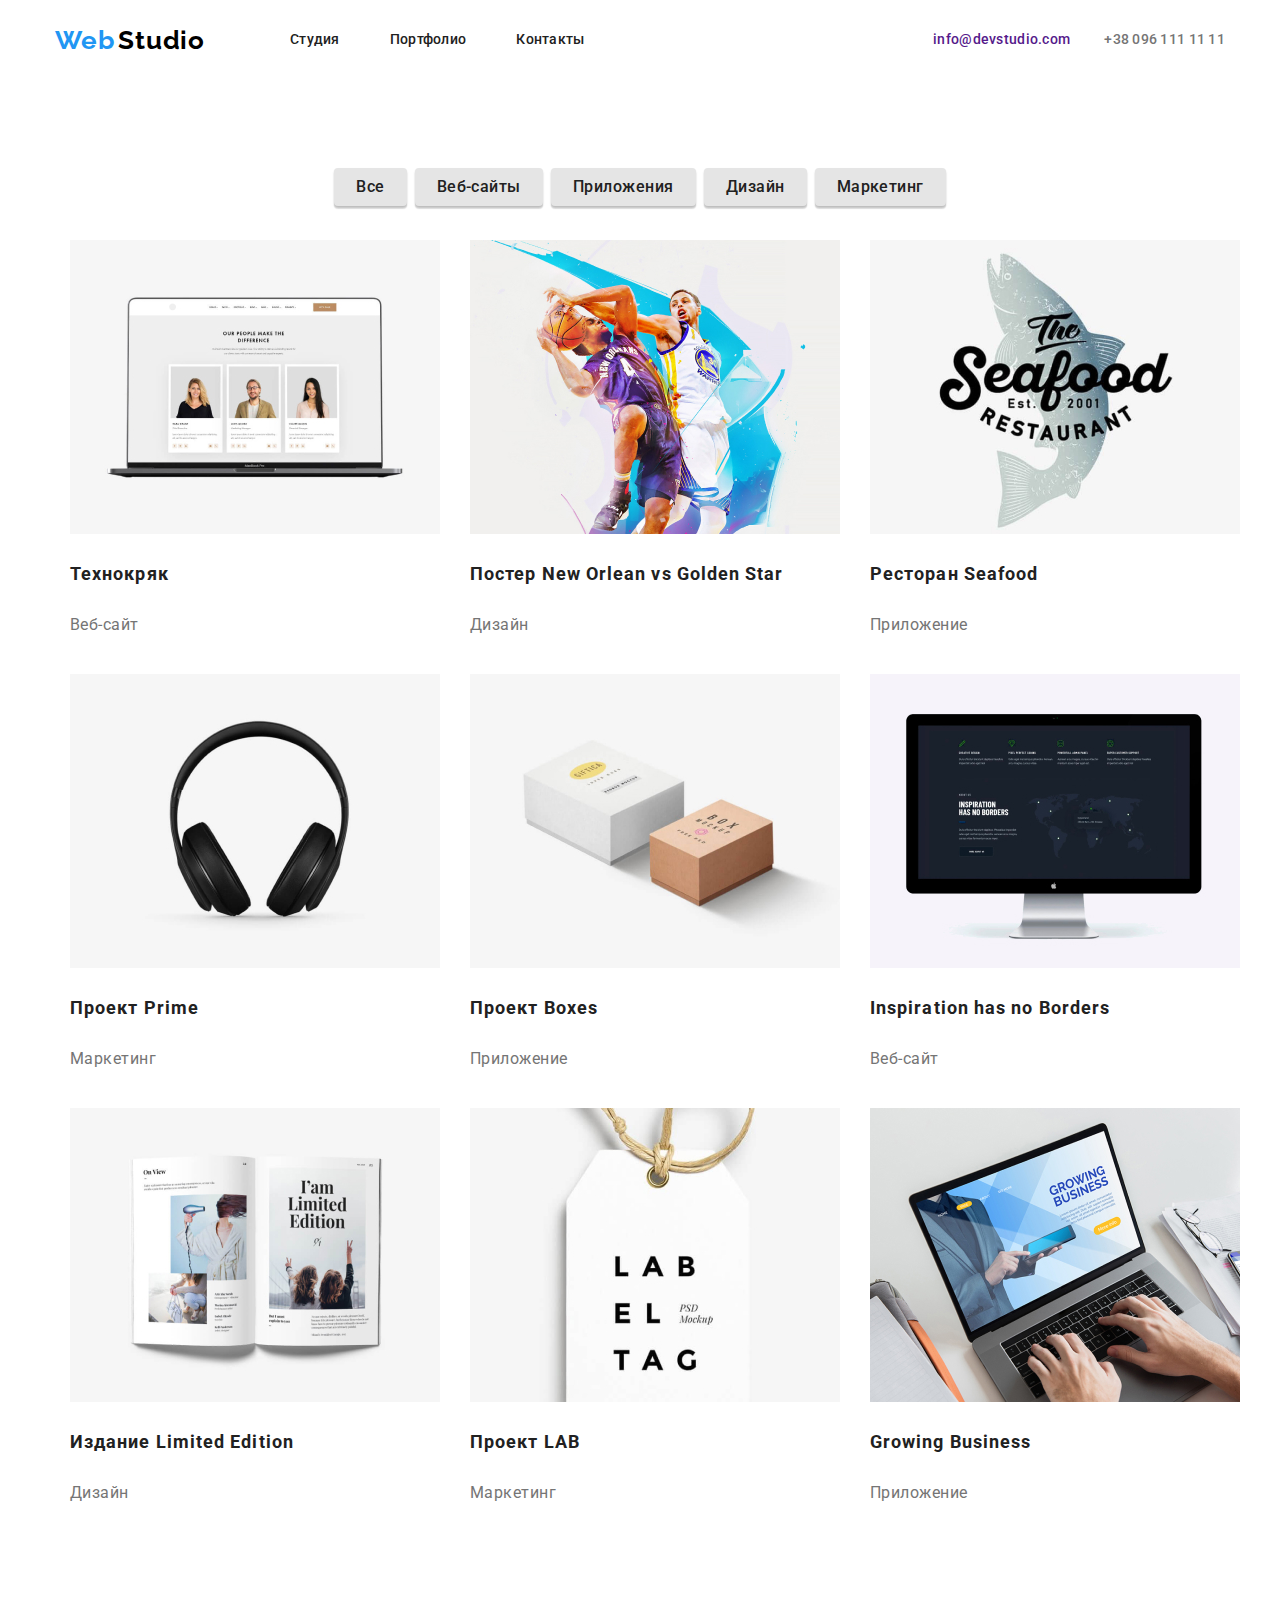
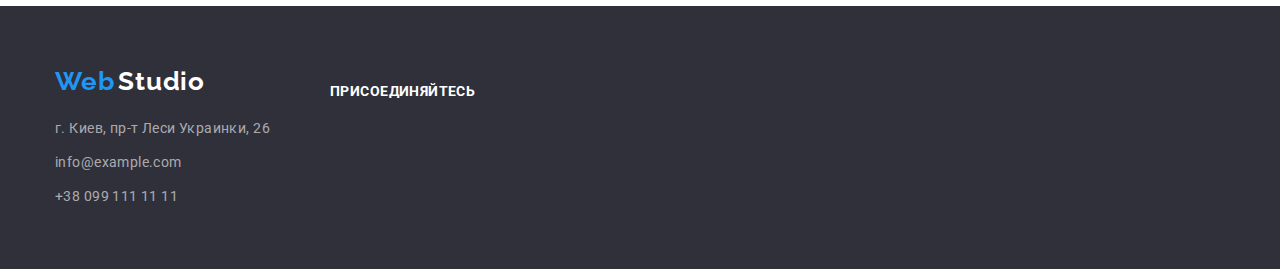
==== portfolio.html @ 37431d15 "Скопировал файлы из прошлого репозитория в новый" ====
<!DOCTYPE html>
<html lang="ru">
  <head>
    <meta charset="UTF-8" />
    <meta name="viewport" content="width=device-width, initial-scale=1.0" />
    <title lang="en">Web Studio</title>
    <link
      href="https://fonts.googleapis.com/css2?family=Raleway:wght@700&family=Roboto:wght@400;500;700;900&display=swap"
      rel="stylesheet"
    />
    <link rel="stylesheet" href="./css/normalize.css" />
    <link rel="stylesheet" href="./css/styles.css" />
  </head>
  <body>
    <!--ШАПКА САЙТА-->
    <header class="header">
      <div class="container">
        <nav class="navigation">
          <a class="logo-img" href="index.html" lang="en"
            ><span class="logo-first-title">Web</span>
            <span class="logo-second-title">Studio</span></a
          >
          <ul class="navigation-list list">
            <li class="navigation-list-item">
              <a class="navigation-list-link link" href="./index.html"
                >Студия</a
              >
            </li>
            <li class="navigation-list-item">
              <a class="navigation-list-link link" href="portfolio.html"
                >Портфолио</a
              >
            </li>
            <li class="navigation-list-item">
              <a class="navigation-list-link link" href="">Контакты</a>
            </li>
          </ul>
        </nav>
        <div class="header-utils">
          <address class="header-address">
            <a class="header-address-link" href="">info@devstudio.com</a>
            <a class="header-tel-link" href="tel:+380961111111"
              >+38 096 111 11 11</a
            >
          </address>
        </div>
      </div>
    </header>
    <main>
      <div class="container">
        <div class="container-list">
          <ul class="filter-list list">
            <li class="filter-list-item">
              <a class="filter-list-link" href="">Все</a>
            </li>
            <li class="filter-list-item">
              <a class="filter-list-link" href="">Веб-сайты</a>
            </li>
            <li class="filter-list-item">
              <a class="filter-list-link" href="">Приложения</a>
            </li>
            <li class="filter-list-item">
              <a class="filter-list-link" href="">Дизайн</a>
            </li>
            <li class="filter-list-item">
              <a class="filter-list-link" href="">Маркетинг</a>
            </li>
          </ul>
        </div>
        <div class="container">
          <ul class="product-list-flex list">
            <li class="list-portfolio-items">
              <a class="product-list-item-link" href=""
                ><img src="./images/portfolio/img.jpg" alt="вебсайт" />
                <p class="title-description">Технокряк</p>
                <p class="product-description">Веб-сайт</p>
              </a>
            </li>
            <li class="list-portfolio-items">
              <a class="product-list-item-link" href=""
                ><img src="./images/portfolio/img-1.jpg" alt="дизайн" />
                <p class="title-description">
                  Постер New Orlean vs Golden Star
                </p>
                <p class="product-description">Дизайн</p>
              </a>
            </li>
            <li class="list-portfolio-items">
              <a class="product-list-item-link" href=""
                ><img src="./images/portfolio/img-2.jpg" alt="приложение" />
                <p class="title-description">Ресторан Seafood</p>
                <p class="product-description">Приложение</p>
              </a>
            </li>
            <li class="list-portfolio-items">
              <a class="product-list-item-link" href=""
                ><img src="./images/portfolio/img-3.jpg" alt="маркетинг" />
                <p class="title-description">Проект Prime</p>
                <p class="product-description">Маркетинг</p>
              </a>
            </li>
            <li class="list-portfolio-items">
              <a class="product-list-item-link" href=""
                ><img src="./images/portfolio/img-4.jpg" alt="приложение" />
                <p class="title-description">Проект Boxes</p>
                <p class="product-description">Приложение</p>
              </a>
            </li>
            <li class="list-portfolio-items">
              <a class="product-list-item-link" href=""
                ><img src="./images/portfolio/img-5.jpg" alt="вебсайт" />
                <p class="title-description">Inspiration has no Borders</p>
                <p class="product-description">Веб-сайт</p>
              </a>
            </li>
            <li class="list-portfolio-items">
              <a class="product-list-item-link" href=""
                ><img src="./images/portfolio/img-6.jpg" alt="дизайн" />
                <p class="title-description">Издание Limited Edition</p>
                <p class="product-description">Дизайн</p>
              </a>
            </li>
            <li class="list-portfolio-items">
              <a class="product-list-item-link" href=""
                ><img src="./images/portfolio/img-7.jpg" alt="маркетинг" />
                <p class="title-description">Проект LAB</p>
                <p class="product-description">Маркетинг</p>
              </a>
            </li>
            <li class="list-portfolio-items">
              <a class="product-list-item-link" href=""
                ><img src="./images/portfolio/img-8.jpg" alt="приложение" />
                <p class="title-description">Growing Business</p>
                <p class="product-description">Приложение</p>
              </a>
            </li>
          </ul>
        </div>
      </div>
    </main>
    <footer class="footer">
      <div class="container">
        <div class="footer-container-address">
          <div class="logo-footer-distance">
            <a class="logo-footer-link" href="index.html"
              ><span class="logo-footer-first-title">Web</span>
              <span class="logo-footer-second-title">Studio</span></a
            >
          </div>
          <ul class="contact-list list">
            <li class="contact-list-item">
              <address class="address">
                <a class="contact-list-item-link link" href="" target="_blank"
                  >г. Киев, пр-т Леси Украинки, 26</a
                >
              </address>
            </li>
            <li class="contact-list-item">
              <address class="address">
                <a
                  class="contact-list-item-link link"
                  href="mailto:info@example.com"
                  >info@example.com</a
                >
              </address>
            </li>
            <li class="contact-list-item">
              <address class="address">
                <a class="contact-list-item-link link" href="tel:+380991111111"
                  >+38 099 111 11 11</a
                >
              </address>
            </li>
          </ul>
        </div>
        <div class="footer-container-connect">
          <h3 hidden>Социальные сети</h3>
          <p><b class="footer-join-us">ПРИСОЕДИНЯЙТЕСЬ</b></p>
          <ul class="social-links list">
            <li class="social-links-item-link link">
              <a href="" aria-label="иконка инстаграма"
                ><img src="#" alt=""
              /></a>
            </li>
            <li class="social-links-item-link link">
              <a href="" aria-label="иконка твиттера"><img src="#" alt="" /></a>
            </li>
            <li class="social-links-item-link link">
              <a href="" aria-label="иконка фейсбука"><img src="#" alt="" /></a>
            </li>
            <li class="social-links-item-link link">
              <a href="" aria-label="иконка линкедина"
                ><img src="#" alt=""
              /></a>
            </li>
          </ul>
        </div>
      </div>
    </footer>
  </body>
</html>
---- css/styles.css ----
:root {
  --main-font: 'Roboto', sans-serif;
  --secondary-font: 'Raleway', sans-serif;
  --title-dark-theme-color: #ffffff;
  --title-light-theme-color: #212121;
  --accent-color: #2196f3;
  --text-dark-theme-color: #757575;
  --text-light-theme-color: #ffffff;
}

html {
  box-sizing: border-box;
}

*,
*::before,
*::after {
  box-sizing: border-box;
}

body {
  background-color: #ffffff;
  font-family: var(--main-font);
  font-size: 16px;
  color: #757575;
}

.link {
  text-decoration: none;
  display: block;
}

.list {
  list-style: none;
  margin: 0px;
  padding: 0px;
}

.container {
  width: 1200px;
  padding-left: 15px;
  padding-right: 15px;
  margin-left: auto;
  margin-right: auto;
}

/* HEADER */

.header .container {
  display: flex;
  align-items: center;
  justify-content: space-between;
}

.navigation {
  display: flex;
  align-items: center;
}

.navigation-list {
  display: flex;
}

.navigation-list-item:not(:last-child) {
  margin-right: 50px;
}

.navigation-list-link {
  padding-top: 32px;
  padding-bottom: 32px;
}

.logo-img {
  margin-right: 85px;
  text-decoration: none;
}

.header-address-link {
  margin-right: 30px;
}

.contacts-header {
  display: flex;
}

.header-address-link {
  font-family: Roboto;
  font-style: normal;
  font-weight: 500;
  font-size: 14px;
  line-height: 1.14;
  letter-spacing: 0.02em;
  text-decoration: none;
}

.navigation-list-link {
  font-weight: 500;
  font-size: 14px;
  line-height: 1.14;
  letter-spacing: 0.02em;
  color: var(--title-light-theme-color);
}

.header-tel-link {
  font-family: Roboto;
  font-style: normal;
  font-weight: 500;
  font-size: 14px;
  line-height: 1.4;
  letter-spacing: 0.02em;
  color: #757575;
  text-decoration: none;
}

.navigation-list-link:hover,
.navigation-list-link:focus {
  color: var(--accent-color);
}

.header-tel-link {
  color: #757575;
}

.header-address-link:hover,
.header-address-link:focus {
  color: var(--accent-color);
}

.modal-btn {
  font-weight: bold;
  font-size: 16px;
  line-height: 1.87;
  display: flex;
  align-items: center;
  text-align: center;
  letter-spacing: 0.06em;
  color: #ffffff;
}

/* HERO Section */
/* изменил цвет заголовка чтобы он был пока что виден на белом фоне */

h1 {
  margin: 0px;
}

.hero {
  padding-top: 200px;
  padding-bottom: 280px;
  background-color: var(--accent-color);
}

.hero-title {
  font-weight: 900;
  font-size: 44px;
  line-height: 1.36;
  text-align: center;
  letter-spacing: 0.06em;
  text-transform: uppercase;
  color: var(--title-light-theme-color);
  margin-bottom: 30px;
}

.modal-btn {
  display: block;
  margin-left: auto;
  margin-right: auto;
  background: #2196f3;
}

/* О НАС */

.about-us-section .container {
  padding-top: 94px;
  padding-bottom: 47px;
}

.about-us {
  display: flex;
  justify-content: center;
}

.about-us-list:not(:last-child) {
  margin-right: 30px;
  margin-top: 0px;
  margin-bottom: 0px;
}

.title {
  font-family: var(--main-font);
  font-weight: bold;
  font-size: 14px;
  line-height: 1.14;
  letter-spacing: 0.03em;
  text-transform: uppercase;
  color: var(--title-light-theme-color);
  margin-top: 0px;
  margin-bottom: 10px;
}

.about-us-section .about-us-img-back {
  margin-bottom: 30px;
  background-color: #f5f4fa;
  padding-top: 25px;
  padding-right: 100px;
  padding-bottom: 25px;
  padding-left: 100px;
  border-radius: 4px;
}

.description {
  font-weight: normal;
  font-size: 14px;
  line-height: 1.71;
  letter-spacing: 0.03em;
  color: #757575;
  margin-bottom: 94px;
  margin-bottom: 0px;
}

/* ЧЕМ МЫ ЗАНИМАЕМСЯ */

h2 {
  margin: 0px;
}

.services-section {
  padding-top: 94px;
  padding-bottom: 94px;
}

.services-title {
  font-family: Roboto;
  font-weight: bold;
  font-size: 36px;
  line-height: 1.17;
  text-align: center;
  letter-spacing: 0.03em;
  color: #212121;
  margin-bottom: 50px;
}

.services-list {
  display: flex;
  justify-content: center;
}

.services-list-items:not(:last-child) {
  margin-right: 30px;
}

.services-description {
  font-family: Roboto;
  font-weight: bold;
  font-size: 14px;
  line-height: 1.14;
  text-align: center;
  letter-spacing: 0.03em;
  text-transform: uppercase;
  color: #ffffff;
}

/* OUR TEAM */

h3 {
  margin: 0px;
}

.masters {
  padding-top: 94px;
  padding-bottom: 94px;
  background: #f5f4fa;
}

.team-list {
  display: flex;
  justify-content: center;
}

.team-list-item:not(:last-child) {
  margin-right: 30px;
}

.team-list-item-img {
  margin-bottom: 30px;
}

.team-title {
  font-family: var(--main-font);
  font-weight: bold;
  font-size: 36px;
  line-height: 1.17;
  text-align: center;
  letter-spacing: 0.03em;
  color: var(--title-light-theme-color);
  margin-bottom: 50px;
}

.team-name-title {
  font-family: var(--main-font);
  font-weight: 500;
  font-size: 16px;
  line-height: 0.84;
  text-align: center;
  letter-spacing: 0.03em;
  color: #212121;
  margin-bottom: 10px;
}

.team-list-item-position {
  font-family: var(--main-font);
  font-weight: 400;
  font-size: 16px;
  line-height: 1.19;
  text-align: center;
  letter-spacing: 0.03em;
  color: #757575;
  margin-bottom: 16px;
}

.social-list {
  display: flex;
  justify-content: center;
}

.social-list-item:not(:last-child) {
  margin-right: 10px;
}

/* OUR CLIENTS */

.clients-title {
  font-family: var(--main-font);
  font-weight: bold;
  font-size: 36px;
  line-height: 1.17;
  text-align: center;
  letter-spacing: 0.03em;
  color: #212121;
  padding-top: 85px;
  margin-bottom: 50px;
}

.clients-list {
  display: flex;
  justify-content: center;
  align-items: center;
  padding-bottom: 94px;
}

.clients-link-list {
  display: flex;
  width: 170px;
  height: 90px;
  border: 1px solid #afb1b8;
  box-sizing: border-box;
  border-radius: 4px;
  justify-content: center;
  align-items: center;
}

.clients-list-item:not(:last-child) {
  margin-right: 30px;
}

/* FOOTER */

/* FOOTER */

.footer {
  padding-top: 60px;
  padding-bottom: 60px;
  background-color: #2f303a;
}
.footer .container {
  display: flex;
}

.footer-container-address {
  margin-right: 60px;
}

.logo-footer-distance {
  margin-bottom: 20px;
}

.contact-list-item:not(:last-child) {
  margin-bottom: 10px;
}

.contact-list-item-link {
  display: block;
  font-family: Roboto;
  font-style: normal;
  font-weight: normal;
  font-size: 14px;
  line-height: 1.71;
  letter-spacing: 0.03em;
  color: rgba(255, 255, 255, 0.6);
}

.logo-footer-first-title {
  font-family: Raleway;
  font-style: normal;
  font-weight: bold;
  font-size: 26px;
  line-height: 1.19;
  letter-spacing: 0.03em;
  color: #2196f3;
  text-decoration: none;
  padding-top: 60px;
}

.logo-footer-second-title {
  font-family: Raleway;
  font-style: normal;
  font-weight: bold;
  font-size: 26px;
  line-height: 1.19;
  letter-spacing: 0.03em;
  color: #ffffff;
  text-decoration: none;
  padding-top: 60px;
}

.social-links {
  display: flex;
}

.footer-join-us {
  font-family: Roboto;
  font-style: normal;
  font-weight: bold;
  font-size: 14px;
  line-height: 1.14;
  letter-spacing: 0.03em;
  text-transform: uppercase;
  color: #ffffff;
}

/* PORTFOLIO */
.filter-list {
  display: flex;
  justify-content: center;
  padding-top: 88px;
  padding-bottom: 34px;
}

.filter-list-item {
  background: #e5e5e5;
  box-shadow: 0px 2px 2px rgba(0, 0, 0, 0.12), 0px 1px 2px rgba(0, 0, 0, 0.08),
    0px 3px 1px rgba(0, 0, 0, 0.1);
  border-radius: 4px;
}

.filter-list-item:hover,
.filter-list-item:focus {
  background: #2196f3;
}

.filter-list-link {
  display: block;
  padding-top: 6px;
  padding-bottom: 6px;
  padding-left: 22px;
  padding-right: 22px;
}

.filter-list-item:not(:last-child) {
  margin-right: 8px;
}

.logo-first-title {
  font-family: Raleway;
  font-style: normal;
  font-weight: bold;
  font-size: 26px;
  line-height: 1.19;
  letter-spacing: 0.03em;
  color: #2196f3;
  text-decoration: none;
  padding-top: 24px;
  padding-bottom: 24px;
}

.logo-second-title {
  font-family: Raleway;
  font-style: normal;
  font-weight: bold;
  font-size: 26px;
  line-height: 1.19;
  letter-spacing: 0.03em;
  color: #000000;
  text-decoration: none;
  padding-top: 24px;
  padding-bottom: 24px;
}

.logo-footer-link {
  text-decoration: none;
}

.filter-list-link:hover,
.filter-list-link:focus {
  color: var(--accent-color);
  color: #ffffff;
}

.filter-list-link {
  font-family: Roboto;
  font-style: normal;
  font-weight: 500;
  font-size: 16px;
  line-height: 1.62;
  text-align: center;
  letter-spacing: 0.03em;
  color: #212121;
  text-decoration: none;
}
/* Портфолио пример работ */

.product-list-flex {
  display: flex;
  flex-wrap: wrap;
}

.list-portfolio-items {
  width: 370px;
  height: 404px;
  margin-right: 30px;
  margin-bottom: 30px;
}

.list-portfolio-items:nth-child(3n) {
  margin-right: 0px;
}

.list-portfolio-items:nth-last-child(-n + 3) {
  margin-bottom: 0px;
}

.title-description {
  font-family: Roboto;
  font-style: normal;
  font-weight: bold;
  font-size: 18px;
  line-height: 2;
  letter-spacing: 0.06em;
  color: #212121;
}

.product-list-item-link {
  text-decoration: none;
}

.product-description {
  font-family: var(--main-font);
  font-style: normal;
  font-weight: normal;
  font-size: 16px;
  line-height: 1.87;
  letter-spacing: 0.03em;
  color: #757575;
  margin: 0px;
}

.list-portfolio-items:nth-last-child(-n + 3) {
  margin-bottom: 94px;
}
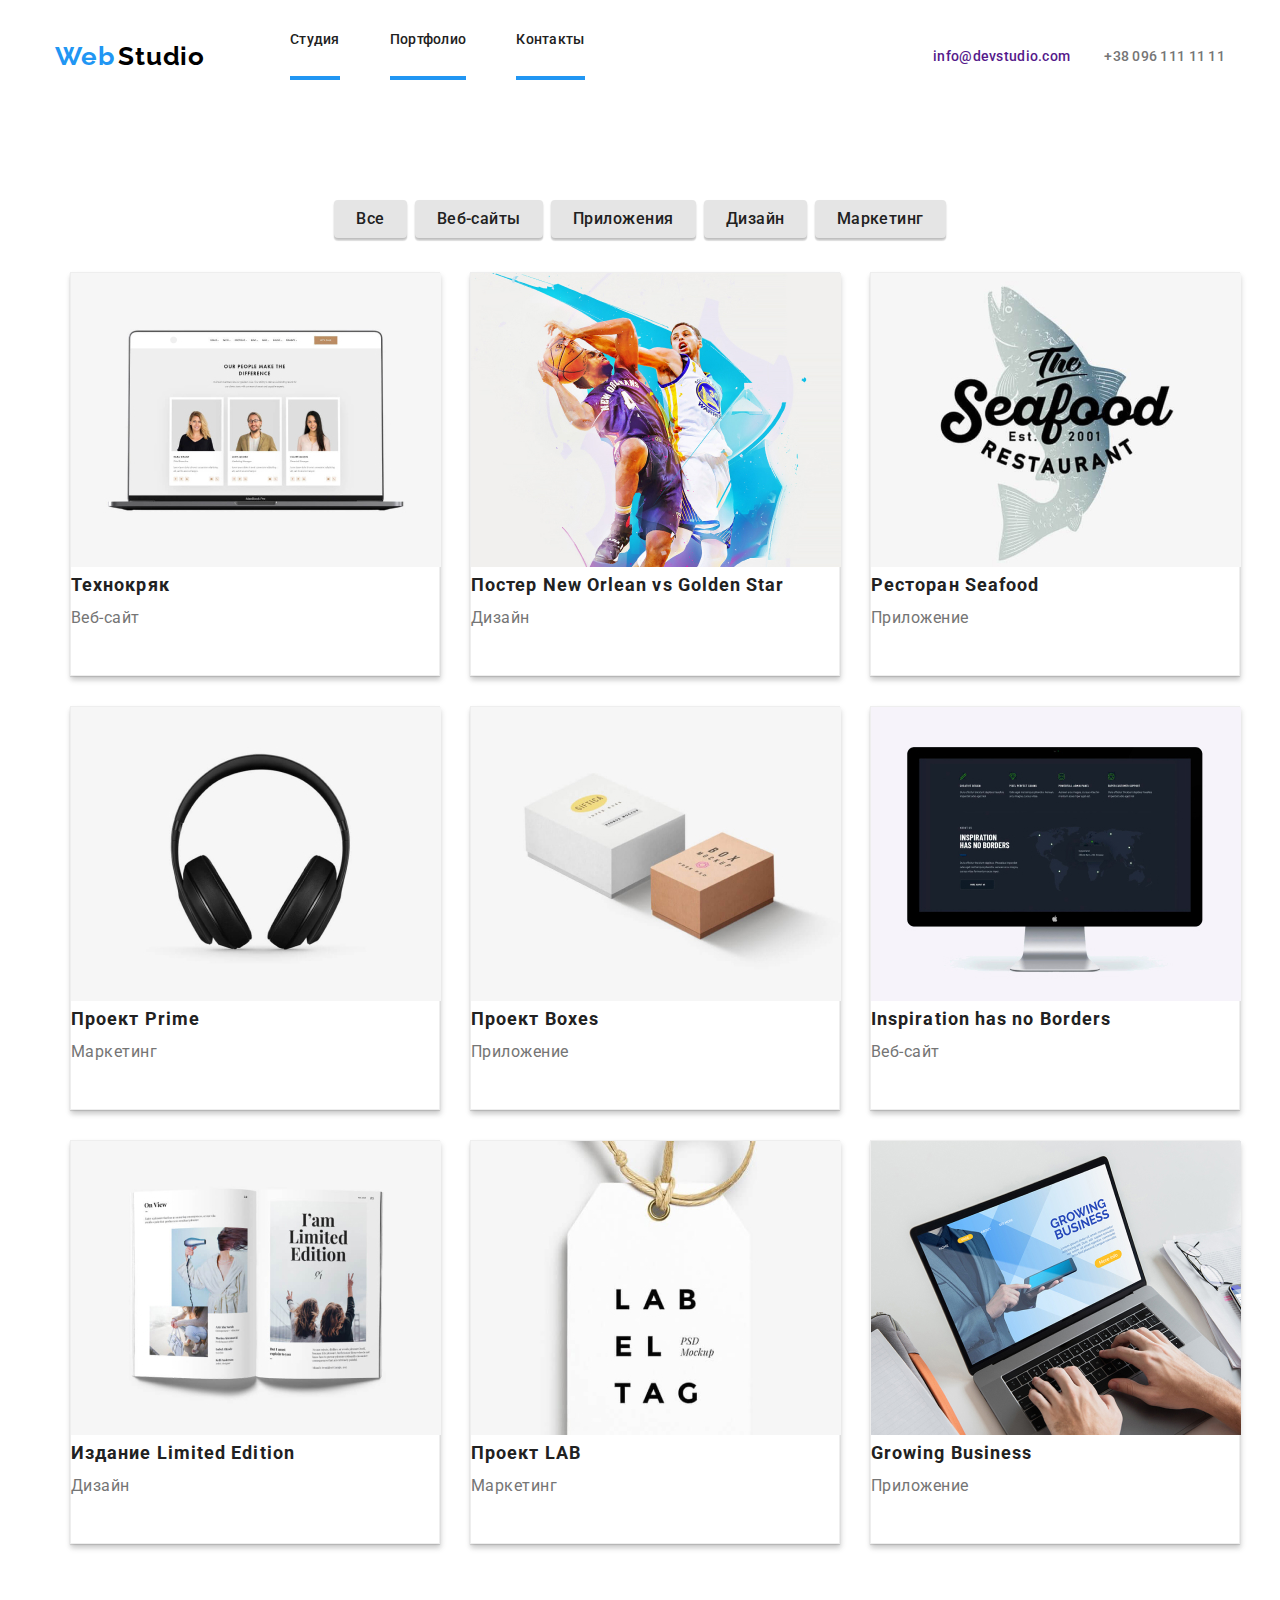
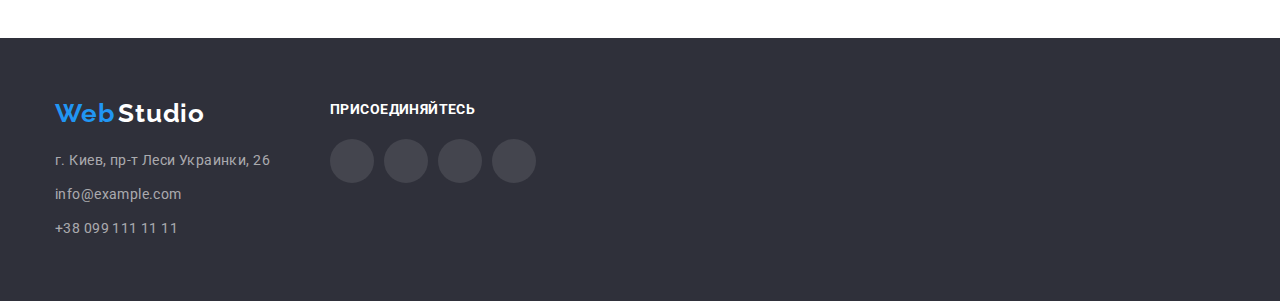
==== commit 0ead549a: "1" ====
--- a/portfolio.html
+++ b/portfolio.html
@@ -72,6 +72,7 @@
             <li class="list-portfolio-items">
               <a class="product-list-item-link" href=""
                 ><img src="./images/portfolio/img.jpg" alt="вебсайт" />
+
                 <p class="title-description">Технокряк</p>
                 <p class="product-description">Веб-сайт</p>
               </a>
@@ -175,23 +176,31 @@
         </div>
         <div class="footer-container-connect">
           <h3 hidden>Социальные сети</h3>
-          <p><b class="footer-join-us">ПРИСОЕДИНЯЙТЕСЬ</b></p>
+          <p class="desctext"><b class="footer-join-us">ПРИСОЕДИНЯЙТЕСЬ</b></p>
           <ul class="social-links list">
             <li class="social-links-item-link link">
-              <a href="" aria-label="иконка инстаграма"
-                ><img src="#" alt=""
-              /></a>
-            </li>
-            <li class="social-links-item-link link">
-              <a href="" aria-label="иконка твиттера"><img src="#" alt="" /></a>
-            </li>
-            <li class="social-links-item-link link">
-              <a href="" aria-label="иконка фейсбука"><img src="#" alt="" /></a>
-            </li>
-            <li class="social-links-item-link link">
-              <a href="" aria-label="иконка линкедина"
-                ><img src="#" alt=""
-              /></a>
+              <a class="footer-link-list" href="" aria-label="иконка инстаграма"
+                ><svg class="footer-list-item-link-svg">
+                      <use href="./images/sprite.svg#icon-instagram1"></use>
+                    </svg></a>
+            </li>
+            <li class="social-links-item-link link">
+              <a class="footer-link-list" href="" aria-label="иконка твиттера"><svg class="footer-list-item-link-svg">
+                      <use href="./images/sprite.svg#icon-twitter1"></use>
+                    </svg></a></a>
+            </li>
+            <li class="social-links-item-link link">
+              <a class="footer-link-list" href="" aria-label="иконка фейсбука">
+                <svg class="footer-list-item-link-svg">
+                      <use href="./images/sprite.svg#icon-facebook1"></use>
+                    </svg>
+                  </a>
+            </li>
+            <li class="social-links-item-link link">
+              <a class="footer-link-list" href="" aria-label="иконка линкедина"
+                ><svg class="footer-list-item-link-svg">
+                      <use href="./images/sprite.svg#icon-linkedin1"></use>
+                    </svg></a></a>
             </li>
           </ul>
         </div>
--- a/css/styles.css
+++ b/css/styles.css
@@ -15,14 +15,24 @@
 *,
 *::before,
 *::after {
-  box-sizing: border-box;
+  box-sizing: inherit;
+  margin: 0;
+  padding: 0;
 }
 
 body {
   background-color: #ffffff;
   font-family: var(--main-font);
-  font-size: 16px;
-  color: #757575;
+  font-size: 18px;
+  color: var(--text-light-theme-color);
+}
+
+h1 {
+  margin: 0;
+}
+
+img {
+  display: block;
 }
 
 .link {
@@ -137,6 +147,18 @@
   color: #ffffff;
 }
 
+.navigation-list-link::after {
+  width: 47px;
+  height: 4px;
+  background-color: #2196f3;
+  content: '';
+  display: block;
+  margin-left: auto;
+  margin-right: auto;
+  margin-top: 28px;
+  width: 100%;
+}
+
 /* HERO Section */
 /* изменил цвет заголовка чтобы он был пока что виден на белом фоне */
 
@@ -147,7 +169,15 @@
 .hero {
   padding-top: 200px;
   padding-bottom: 280px;
-  background-color: var(--accent-color);
+  background-image: linear-gradient(
+      to bottom,
+      rgba(47, 48, 58, 0.8),
+      rgba(47, 48, 58, 0.8)
+    ),
+    url(../images/hero/Header-img.jpg);
+  background-repeat: no-repeat;
+  background-size: cover;
+  background-position: center;
 }
 
 .hero-title {
@@ -157,7 +187,7 @@
   text-align: center;
   letter-spacing: 0.06em;
   text-transform: uppercase;
-  color: var(--title-light-theme-color);
+  color: #ffffff;
   margin-bottom: 30px;
 }
 
@@ -166,6 +196,8 @@
   margin-left: auto;
   margin-right: auto;
   background: #2196f3;
+  box-shadow: 0px 4px 4px rgba(0, 0, 0, 0.15);
+  border-radius: 4px;
 }
 
 /* О НАС */
@@ -277,6 +309,13 @@
   justify-content: center;
 }
 
+.team-list-item {
+  background: #ffffff;
+  box-shadow: 0px 2px 1px rgba(0, 0, 0, 0.2), 0px 1px 1px rgba(0, 0, 0, 0.14),
+    0px 1px 3px rgba(0, 0, 0, 0.12);
+  border-radius: 0px 0px 4px 4px;
+}
+
 .team-list-item:not(:last-child) {
   margin-right: 30px;
 }
@@ -321,12 +360,50 @@
 .social-list {
   display: flex;
   justify-content: center;
+  margin-bottom: 24px;
+  max-width: 206px;
+  margin-right: auto;
+  margin-left: auto;
+  margin-top: 16px;
+}
+
+.social-list-item {
+  max-width: 206px;
+  margin-right: auto;
+  margin-left: auto;
+  margin-top: 16px;
+  margin-bottom: 24px;
 }
 
 .social-list-item:not(:last-child) {
   margin-right: 10px;
 }
 
+.social-list-item-link-svg {
+  width: 20px;
+  height: 20px;
+}
+
+.social-list-item-link {
+  display: flex;
+  justify-content: center;
+  align-items: center;
+  width: 44px;
+  height: 44px;
+  border-radius: 50%;
+}
+
+.social-list-item-link:hover {
+  background-color: #2196f3;
+}
+
+.social-list-item-link-svg {
+  fill: #afb1b8;
+}
+
+.social-list-item-link:hover .social-list-item-link-svg {
+  fill: #ffffff;
+}
 /* OUR CLIENTS */
 
 .clients-title {
@@ -350,20 +427,56 @@
 
 .clients-link-list {
   display: flex;
+  justify-content: center;
+  align-items: center;
+  border: 1px solid #afb1b8;
+  border-radius: 4px;
   width: 170px;
   height: 90px;
-  border: 1px solid #afb1b8;
-  box-sizing: border-box;
-  border-radius: 4px;
-  justify-content: center;
-  align-items: center;
 }
 
 .clients-list-item:not(:last-child) {
   margin-right: 30px;
 }
 
-/* FOOTER */
+.clients-link-list:hover {
+  background-color: #ffffff;
+}
+
+.clients-list-item-link-svg {
+  fill: #afb1b8;
+}
+.clients-list-item:nth-child(1) .clients-list-item-link-svg {
+  width: 45px;
+  height: 50px;
+}
+.clients-list-item:nth-child(2) .clients-list-item-link-svg {
+  width: 40px;
+  height: 52px;
+}
+.clients-list-item:nth-child(3) .clients-list-item-link-svg {
+  width: 41px;
+  height: 43px;
+}
+.clients-list-item:nth-child(4) .clients-list-item-link-svg {
+  width: 80px;
+  height: 43px;
+}
+.clients-list-item:nth-child(5) .clients-list-item-link-svg {
+  width: 59px;
+  height: 47px;
+}
+.clients-list-item:nth-child(6) .clients-list-item-link-svg {
+  width: 89px;
+  height: 46px;
+}
+
+.clients-link-list:hover {
+  border-color: #2196f3;
+}
+.clients-link-list:hover .clients-list-item-link-svg {
+  fill: #2196f3;
+}
 
 /* FOOTER */
 
@@ -436,6 +549,54 @@
   letter-spacing: 0.03em;
   text-transform: uppercase;
   color: #ffffff;
+  margin-bottom: 20px;
+}
+
+.social-links-item-link:nth-child(1) .footer-list-item-link-svg {
+  width: 20px;
+  height: 20px;
+}
+.social-links-item-link:nth-child(2) .footer-list-item-link-svg {
+  width: 20px;
+  height: 20px;
+}
+.social-links-item-link:nth-child(3) .footer-list-item-link-svg {
+  width: 20px;
+  height: 20px;
+}
+.social-links-item-link:nth-child(4) .footer-list-item-link-svg {
+  width: 20px;
+  height: 20px;
+}
+
+.social-links-item-link:not(:last-child) {
+  margin-right: 10px;
+}
+
+.desctext {
+  margin-bottom: 20px;
+}
+
+.footer-link-list {
+  display: flex;
+  justify-content: center;
+  align-items: center;
+  width: 44px;
+  height: 44px;
+  border-radius: 50%;
+  background-color: rgba(255, 255, 255, 0.1);
+}
+
+.footer-link-list:hover {
+  background-color: #2196f3;
+}
+
+.footer-list-item-link-svg {
+  fill: #afb1b8;
+}
+
+.footer-link-list:hover .footer-list-item-link-svg {
+  fill: #ffffff;
 }
 
 /* PORTFOLIO */
@@ -529,6 +690,11 @@
   height: 404px;
   margin-right: 30px;
   margin-bottom: 30px;
+  background: #ffffff;
+  border: 1px solid #eeeeee;
+  box-sizing: border-box;
+  box-shadow: 1px 4px 6px rgba(0, 0, 0, 0.16), 0px 4px 4px rgba(0, 0, 0, 0.06),
+    0px 1px 1px rgba(0, 0, 0, 0.12);
 }
 
 .list-portfolio-items:nth-child(3n) {
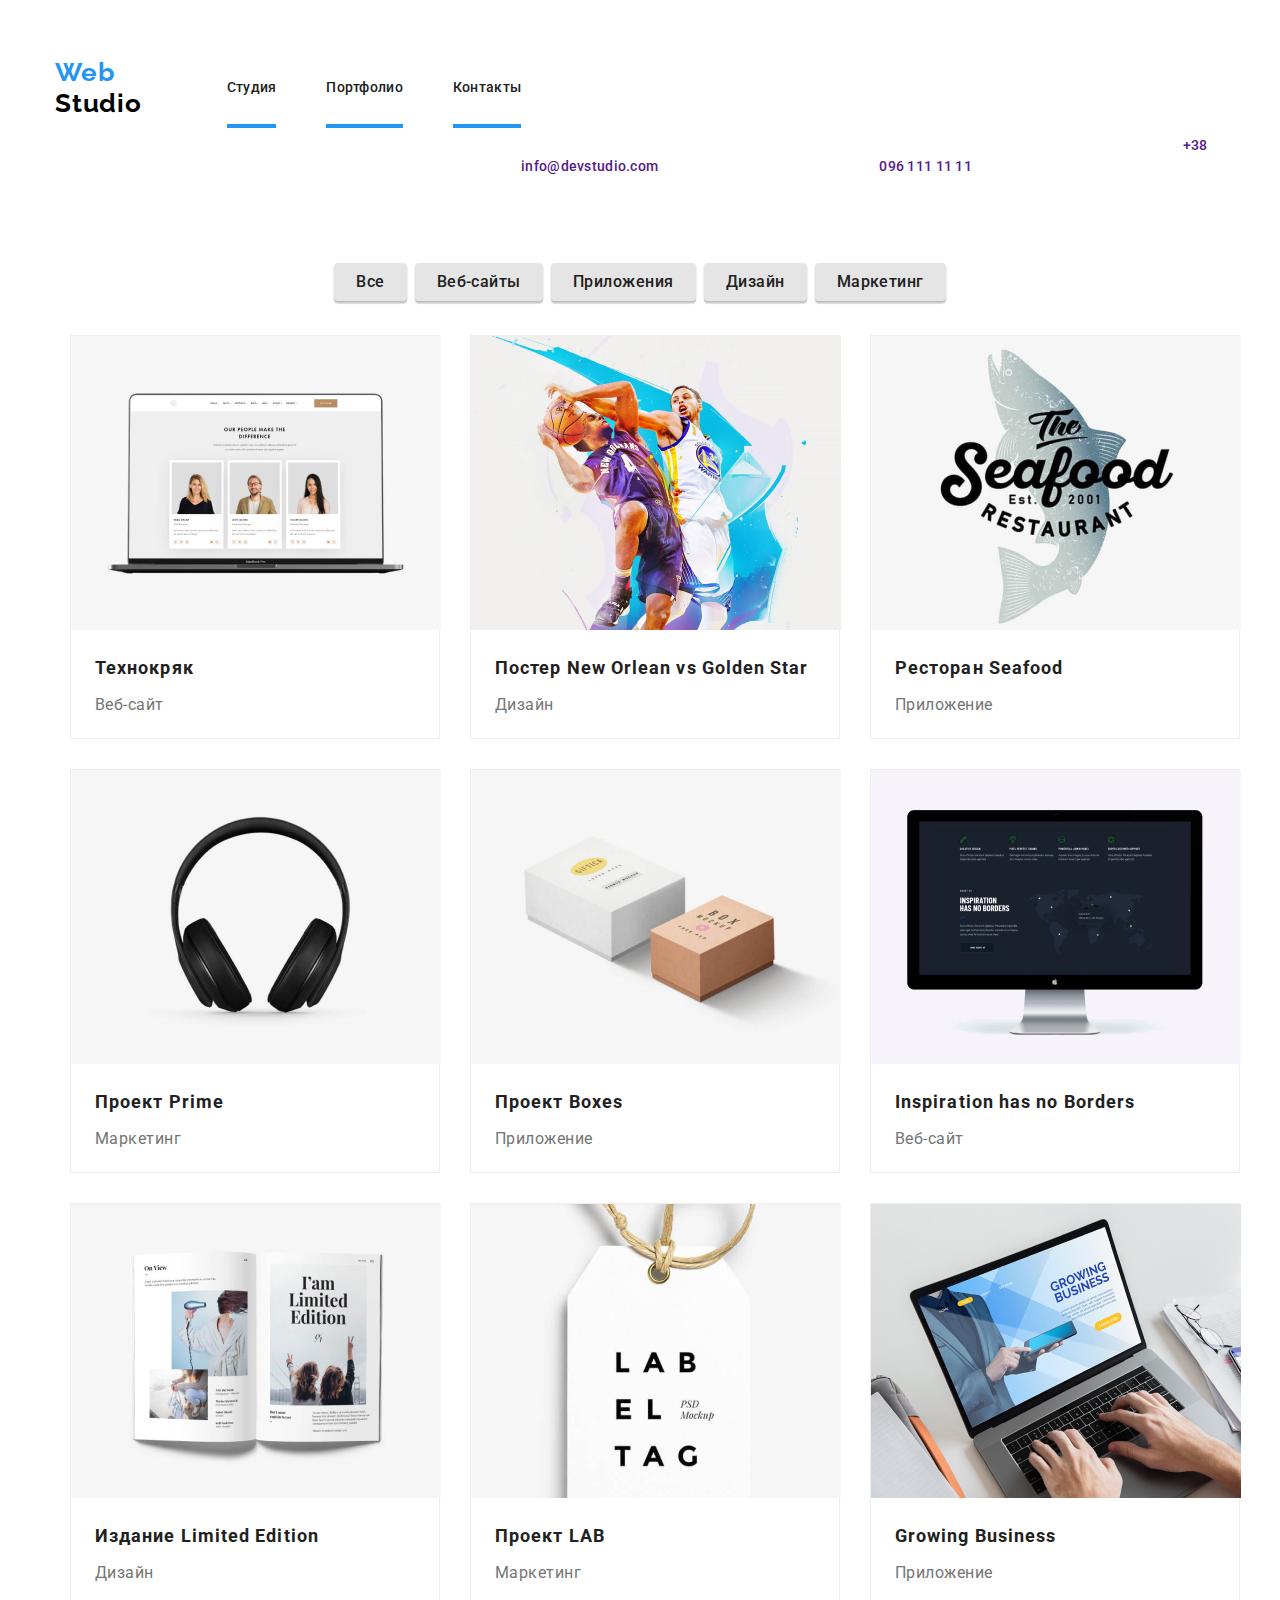
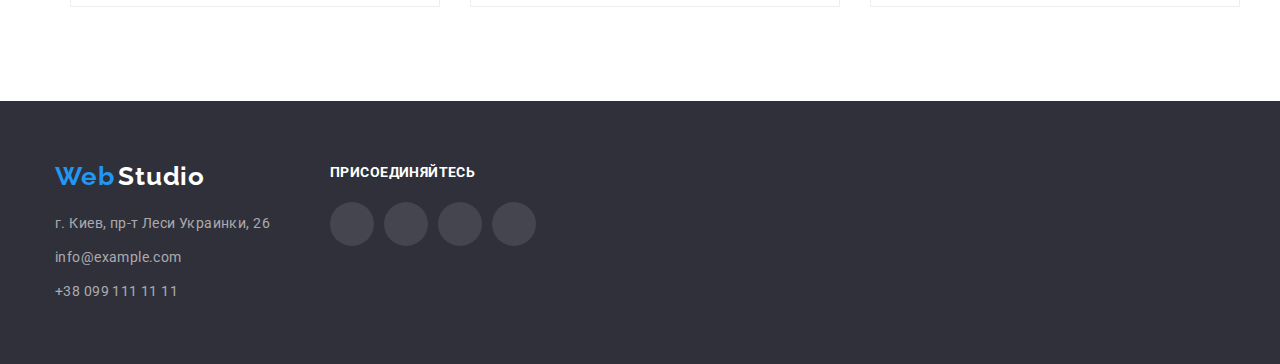
==== commit 2dc01ec4: "исправил ошибки валидатора" ====
--- a/portfolio.html
+++ b/portfolio.html
@@ -22,9 +22,7 @@
           >
           <ul class="navigation-list list">
             <li class="navigation-list-item">
-              <a class="navigation-list-link link" href="./index.html"
-                >Студия</a
-              >
+              <a class="navigation-list-link link" href="index.html">Студия</a>
             </li>
             <li class="navigation-list-item">
               <a class="navigation-list-link link" href="portfolio.html"
@@ -36,13 +34,25 @@
             </li>
           </ul>
         </nav>
-        <div class="header-utils">
-          <address class="header-address">
-            <a class="header-address-link" href="">info@devstudio.com</a>
-            <a class="header-tel-link" href="tel:+380961111111"
-              >+38 096 111 11 11</a
-            >
-          </address>
+        <div class="contacts-header">
+          <ul class="header-list">
+            <li>
+              <a class="header-address-link" href="">
+                <svg class="header-svg">
+                  <use href="./images/sprite.svg#mail"></use>
+                </svg>
+                info@devstudio.com
+              </a>
+            </li>
+            <li>
+              <a class="header-address-link" href="">
+                <svg class="header-svg">
+                  <use href="./images/sprite.svg#phone"></use>
+                </svg>
+                +38 096 111 11 11
+              </a>
+            </li>
+          </ul>
         </div>
       </div>
     </header>
@@ -179,28 +189,36 @@
           <p class="desctext"><b class="footer-join-us">ПРИСОЕДИНЯЙТЕСЬ</b></p>
           <ul class="social-links list">
             <li class="social-links-item-link link">
-              <a class="footer-link-list" href="" aria-label="иконка инстаграма"
+              <a
+                class="footer-link-list"
+                href=""
+                aria-label="иконка инстаграма"
+              >
+                <svg class="footer-list-item-link-svg">
+                  <use href="./images/sprite.svg#icon-instagram1"></use>
+                </svg>
+              </a>
+            </li>
+            <li class="social-links-item-link link">
+              <a class="footer-link-list" href="" aria-label="иконка твиттера"
                 ><svg class="footer-list-item-link-svg">
-                      <use href="./images/sprite.svg#icon-instagram1"></use>
-                    </svg></a>
-            </li>
-            <li class="social-links-item-link link">
-              <a class="footer-link-list" href="" aria-label="иконка твиттера"><svg class="footer-list-item-link-svg">
-                      <use href="./images/sprite.svg#icon-twitter1"></use>
-                    </svg></a></a>
+                  <use href="./images/sprite.svg#icon-twitter1"></use>
+                </svg>
+              </a>
             </li>
             <li class="social-links-item-link link">
               <a class="footer-link-list" href="" aria-label="иконка фейсбука">
                 <svg class="footer-list-item-link-svg">
-                      <use href="./images/sprite.svg#icon-facebook1"></use>
-                    </svg>
-                  </a>
+                  <use href="./images/sprite.svg#icon-facebook1"></use>
+                </svg>
+              </a>
             </li>
             <li class="social-links-item-link link">
               <a class="footer-link-list" href="" aria-label="иконка линкедина"
                 ><svg class="footer-list-item-link-svg">
-                      <use href="./images/sprite.svg#icon-linkedin1"></use>
-                    </svg></a></a>
+                  <use href="./images/sprite.svg#icon-linkedin1"></use>
+                </svg>
+              </a>
             </li>
           </ul>
         </div>
--- a/css/styles.css
+++ b/css/styles.css
@@ -75,11 +75,6 @@
   margin-right: 50px;
 }
 
-.navigation-list-link {
-  padding-top: 32px;
-  padding-bottom: 32px;
-}
-
 .logo-img {
   margin-right: 85px;
   text-decoration: none;
@@ -109,7 +104,9 @@
   line-height: 1.14;
   letter-spacing: 0.02em;
   color: var(--title-light-theme-color);
-}
+  padding-top: 32px;
+}
+
 
 .header-tel-link {
   font-family: Roboto;
@@ -155,12 +152,24 @@
   display: block;
   margin-left: auto;
   margin-right: auto;
+  width: 100%;
   margin-top: 28px;
-  width: 100%;
-}
+}
+
+.header-list {
+  display: flex;
+}
+
+.header-mail-svg {
+  width: 16px;
+  height: 11px;
+  margin-right: 10px;
+  color #212121;
+}
+
+
 
 /* HERO Section */
-/* изменил цвет заголовка чтобы он был пока что виден на белом фоне */
 
 h1 {
   margin: 0px;
@@ -592,7 +601,7 @@
 }
 
 .footer-list-item-link-svg {
-  fill: #afb1b8;
+  fill: #ffffff;
 }
 
 .footer-link-list:hover .footer-list-item-link-svg {
@@ -692,6 +701,14 @@
   margin-bottom: 30px;
   background: #ffffff;
   border: 1px solid #eeeeee;
+  background: #ffffff;
+  border: 1px solid #eeeeee;
+  box-sizing: border-box;
+}
+
+.list-portfolio-items:hover {
+  background: #ffffff;
+  border: 1px solid #eeeeee;
   box-sizing: border-box;
   box-shadow: 1px 4px 6px rgba(0, 0, 0, 0.16), 0px 4px 4px rgba(0, 0, 0, 0.06),
     0px 1px 1px rgba(0, 0, 0, 0.12);
@@ -713,6 +730,9 @@
   line-height: 2;
   letter-spacing: 0.06em;
   color: #212121;
+  padding-top: 20px;
+  padding-left: 24px;
+  margin-bottom: 4px;
 }
 
 .product-list-item-link {
@@ -727,7 +747,7 @@
   line-height: 1.87;
   letter-spacing: 0.03em;
   color: #757575;
-  margin: 0px;
+  padding-left: 24px;
 }
 
 .list-portfolio-items:nth-last-child(-n + 3) {
